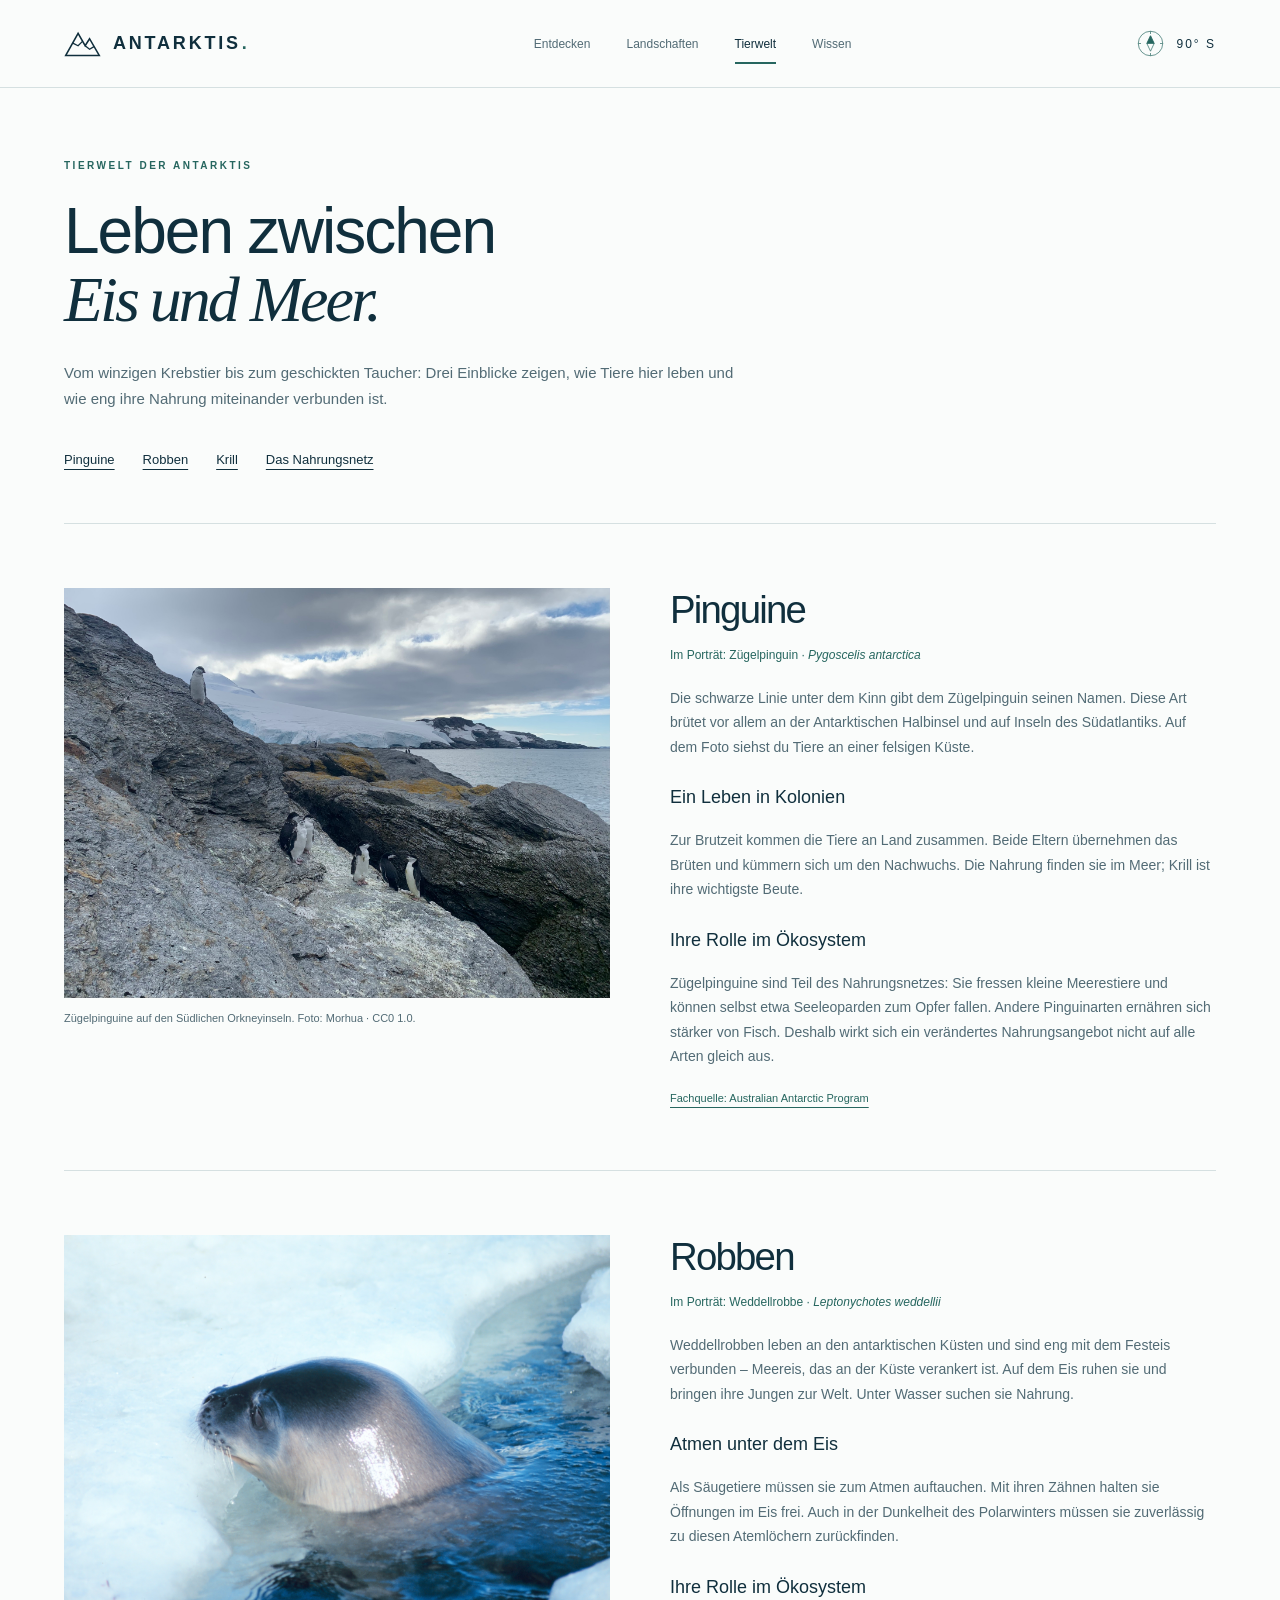
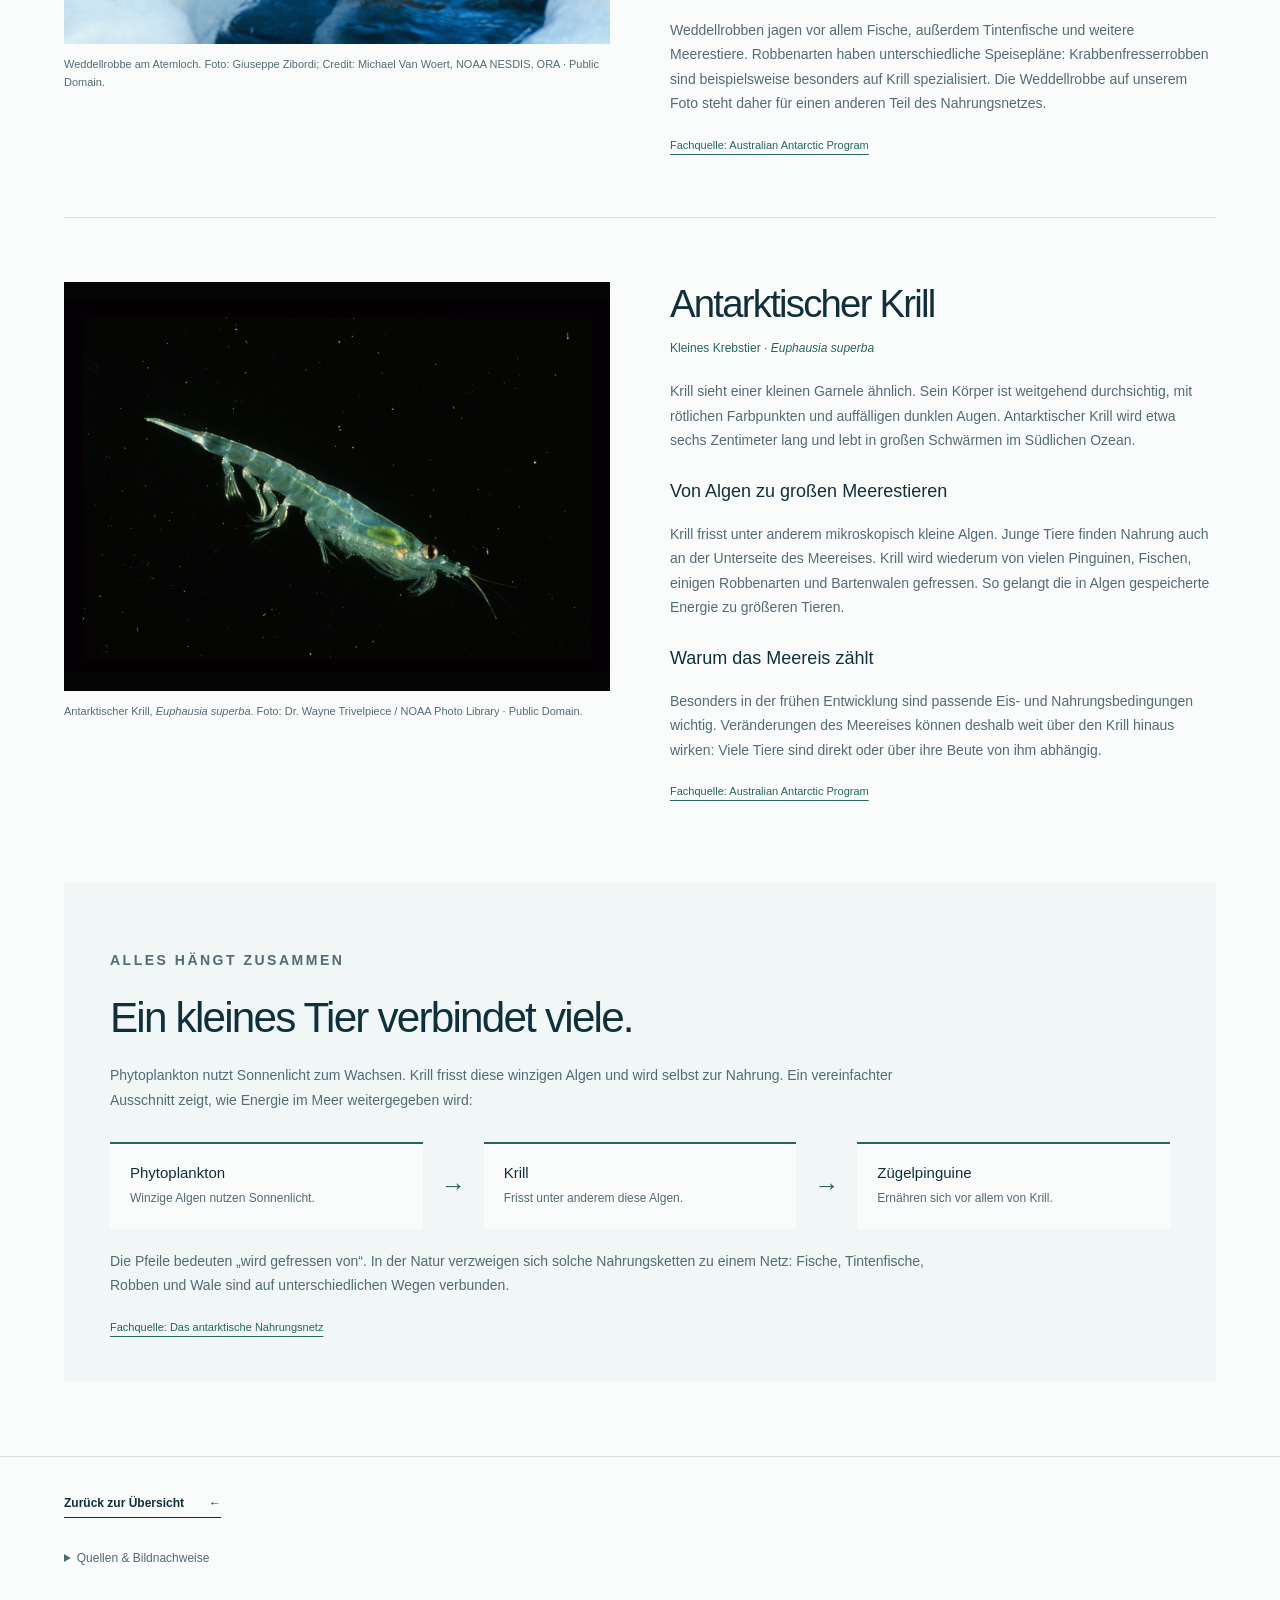
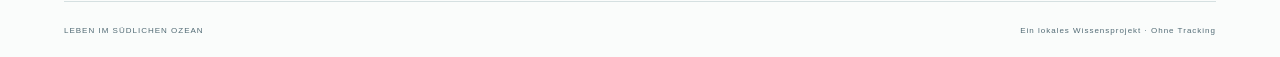
==== tierwelt.html @ 87d4a417 "Antarktis-Website mit lokalen Bildern und Tierwelt-Wissensseite erstellen Erste vollständige Version" ====
<!DOCTYPE html>
<html lang="de">
<head>
  <meta charset="UTF-8">
  <meta name="viewport" content="width=device-width, initial-scale=1.0">
  <meta name="description" content="Pinguine, Robben und antarktischer Krill: Lerne ihre Lebensweise und ihre Rolle im Nahrungsnetz des Südlichen Ozeans kennen.">
  <meta name="theme-color" content="#102f3d">
  <title>Tierwelt der Antarktis — Leben zwischen Eis und Meer</title>
  <link rel="icon" href="frontend/favicon.svg" type="image/svg+xml">
  <link rel="stylesheet" href="styles.css">
  <script src="scripts.js" defer></script>
</head>
<body>
  <a class="skip-link" href="#inhalt">Zum Inhalt springen</a>
  <!-- Die Hauptnavigation führt zurück zu den Bereichen der Startseite. -->
  <header class="site-header">
    <a class="brand" href="index.html#start" aria-label="Antarktis – Startseite">
      <svg class="brand-icon" viewBox="0 0 42 32" fill="none" aria-hidden="true">
        <path d="M2 29 16 4l8 14 5-8 11 19H2Z" stroke="currentColor" stroke-width="1.8"/>
        <path d="m10 15 6 3 5-5M24 18l5 4 5-3" stroke="currentColor" stroke-width="1.5"/>
      </svg>
      ANTARKTIS<span class="brand-dot">.</span>
    </a>
    <button class="menu-toggle" type="button" aria-expanded="false" aria-controls="main-navigation" hidden>
      Menü <span aria-hidden="true">☰</span>
    </button>
    <nav id="main-navigation" class="navigation" aria-label="Hauptnavigation">
      <a href="index.html#start">Entdecken</a>
      <a href="index.html#landschaften">Landschaften</a>
      <a href="tierwelt.html" aria-current="page">Tierwelt</a>
      <a href="index.html#wissen">Wissen</a>
    </nav>
    <span class="header-coordinate" aria-label="Südpol: 90 Grad südlicher Breite">
      <svg class="compass-icon" viewBox="0 0 64 64" aria-hidden="true" focusable="false">
        <circle cx="32" cy="32" r="27"/>
        <path d="M32 5v6m27 21h-6M32 59v-6M5 32h6M32 15l8 17-8 17-8-17Z"/>
        <path class="compass-needle" d="m32 15 8 17H24Z"/>
      </svg>
      90° S
    </span>
  </header>

  <main id="inhalt" class="page-width">
    <section class="wildlife-intro" aria-labelledby="wildlife-page-title">
      <p class="eyebrow section-label">TIERWELT DER ANTARKTIS</p>
      <h1 id="wildlife-page-title">Leben zwischen<br><em>Eis und Meer.</em></h1>
      <p>Vom winzigen Krebstier bis zum geschickten Taucher: Drei Einblicke zeigen, wie Tiere hier leben und wie eng ihre Nahrung miteinander verbunden ist.</p>
      <nav class="species-navigation" aria-label="Abschnitte der Tierwelt">
        <a href="#pinguine">Pinguine</a>
        <a href="#robben">Robben</a>
        <a href="#krill">Krill</a>
        <a href="#oekosystem">Das Nahrungsnetz</a>
      </nav>
    </section>

    <!-- Stabile IDs sind die Ziele der Bildlinks auf der Startseite. -->
    <section class="species-section" id="pinguine" aria-labelledby="penguins-title">
      <figure class="species-photo">
        <img src="frontend/bilder_tiere/pinguine.jpg" alt="Zügelpinguine auf der Felsküste von Coronation Island" width="3735" height="2801">
        <figcaption>Zügelpinguine auf den Südlichen Orkneyinseln. Foto: Morhua · CC0 1.0.</figcaption>
      </figure>
      <div class="species-copy">
        <h2 id="penguins-title">Pinguine</h2>
        <p class="species-name">Im Porträt: Zügelpinguin · <i>Pygoscelis antarctica</i></p>
        <p>Die schwarze Linie unter dem Kinn gibt dem Zügelpinguin seinen Namen. Diese Art brütet vor allem an der Antarktischen Halbinsel und auf Inseln des Südatlantiks. Auf dem Foto siehst du Tiere an einer felsigen Küste.</p>
        <h3>Ein Leben in Kolonien</h3>
        <p>Zur Brutzeit kommen die Tiere an Land zusammen. Beide Eltern übernehmen das Brüten und kümmern sich um den Nachwuchs. Die Nahrung finden sie im Meer; Krill ist ihre wichtigste Beute.</p>
        <h3>Ihre Rolle im Ökosystem</h3>
        <p>Zügelpinguine sind Teil des Nahrungsnetzes: Sie fressen kleine Meerestiere und können selbst etwa Seeleoparden zum Opfer fallen. Andere Pinguinarten ernähren sich stärker von Fisch. Deshalb wirkt sich ein verändertes Nahrungsangebot nicht auf alle Arten gleich aus.</p>
        <a class="species-source" href="https://www.antarctica.gov.au/about-antarctica/animals/penguins/chinstrap-penguin/">Fachquelle: Australian Antarctic Program</a>
      </div>
    </section>

    <section class="species-section" id="robben" aria-labelledby="seals-title">
      <figure class="species-photo">
        <img src="frontend/bilder_tiere/robbe.jpg" alt="Weddellrobbe schaut aus einem Atemloch im antarktischen Eis" width="1816" height="1196" loading="lazy">
        <figcaption>Weddellrobbe am Atemloch. Foto: Giuseppe Zibordi; Credit: Michael Van Woert, NOAA NESDIS, ORA · Public Domain.</figcaption>
      </figure>
      <div class="species-copy">
        <h2 id="seals-title">Robben</h2>
        <p class="species-name">Im Porträt: Weddellrobbe · <i>Leptonychotes weddellii</i></p>
        <p>Weddellrobben leben an den antarktischen Küsten und sind eng mit dem Festeis verbunden – Meereis, das an der Küste verankert ist. Auf dem Eis ruhen sie und bringen ihre Jungen zur Welt. Unter Wasser suchen sie Nahrung.</p>
        <h3>Atmen unter dem Eis</h3>
        <p>Als Säugetiere müssen sie zum Atmen auftauchen. Mit ihren Zähnen halten sie Öffnungen im Eis frei. Auch in der Dunkelheit des Polarwinters müssen sie zuverlässig zu diesen Atemlöchern zurückfinden.</p>
        <h3>Ihre Rolle im Ökosystem</h3>
        <p>Weddellrobben jagen vor allem Fische, außerdem Tintenfische und weitere Meerestiere. Robbenarten haben unterschiedliche Speisepläne: Krabbenfresserrobben sind beispielsweise besonders auf Krill spezialisiert. Die Weddellrobbe auf unserem Foto steht daher für einen anderen Teil des Nahrungsnetzes.</p>
        <a class="species-source" href="https://www.antarctica.gov.au/about-antarctica/animals/seals/weddell-seal/">Fachquelle: Australian Antarctic Program</a>
      </div>
    </section>

    <section class="species-section" id="krill" aria-labelledby="krill-title">
      <figure class="species-photo krill-image">
        <img src="frontend/bilder_tiere/krill.jpg" alt="Antarktischer Krill mit durchscheinendem Körper und großen dunklen Augen" width="4240" height="2893" loading="lazy">
        <figcaption>Antarktischer Krill, <i>Euphausia superba</i>. Foto: Dr. Wayne Trivelpiece / NOAA Photo Library · Public Domain.</figcaption>
      </figure>
      <div class="species-copy">
        <h2 id="krill-title">Antarktischer Krill</h2>
        <p class="species-name">Kleines Krebstier · <i>Euphausia superba</i></p>
        <p>Krill sieht einer kleinen Garnele ähnlich. Sein Körper ist weitgehend durchsichtig, mit rötlichen Farbpunkten und auffälligen dunklen Augen. Antarktischer Krill wird etwa sechs Zentimeter lang und lebt in großen Schwärmen im Südlichen Ozean.</p>
        <h3>Von Algen zu großen Meerestieren</h3>
        <p>Krill frisst unter anderem mikroskopisch kleine Algen. Junge Tiere finden Nahrung auch an der Unterseite des Meereises. Krill wird wiederum von vielen Pinguinen, Fischen, einigen Robbenarten und Bartenwalen gefressen. So gelangt die in Algen gespeicherte Energie zu größeren Tieren.</p>
        <h3>Warum das Meereis zählt</h3>
        <p>Besonders in der frühen Entwicklung sind passende Eis- und Nahrungsbedingungen wichtig. Veränderungen des Meereises können deshalb weit über den Krill hinaus wirken: Viele Tiere sind direkt oder über ihre Beute von ihm abhängig.</p>
        <a class="species-source" href="https://www.antarctica.gov.au/about-antarctica/animals/krill/">Fachquelle: Australian Antarctic Program</a>
      </div>
    </section>

    <section class="ecosystem" id="oekosystem" aria-labelledby="ecosystem-title">
      <p class="eyebrow section-label">ALLES HÄNGT ZUSAMMEN</p>
      <h2 id="ecosystem-title">Ein kleines Tier verbindet viele.</h2>
      <p>Phytoplankton nutzt Sonnenlicht zum Wachsen. Krill frisst diese winzigen Algen und wird selbst zur Nahrung. Ein vereinfachter Ausschnitt zeigt, wie Energie im Meer weitergegeben wird:</p>
      <div class="food-chain" role="group" aria-label="Beispiel einer Nahrungskette: Phytoplankton wird von Krill gefressen; Krill wird von Zügelpinguinen gefressen.">
        <div><strong>Phytoplankton</strong><small>Winzige Algen nutzen Sonnenlicht.</small></div>
        <span aria-hidden="true">→</span>
        <div><strong>Krill</strong><small>Frisst unter anderem diese Algen.</small></div>
        <span aria-hidden="true">→</span>
        <div><strong>Zügelpinguine</strong><small>Ernähren sich vor allem von Krill.</small></div>
      </div>
      <p>Die Pfeile bedeuten „wird gefressen von“. In der Natur verzweigen sich solche Nahrungsketten zu einem Netz: Fische, Tintenfische, Robben und Wale sind auf unterschiedlichen Wegen verbunden.</p>
      <a class="species-source" href="https://www.antarctica.gov.au/about-antarctica/animals/food-web/">Fachquelle: Das antarktische Nahrungsnetz</a>
    </section>
  </main>

  <footer class="site-footer">
    <div class="page-width">
      <a class="text-link" href="index.html#tierwelt">Zurück zur Übersicht <span aria-hidden="true">←</span></a>
      <details class="sources" id="quellen">
        <summary>Quellen & Bildnachweise</summary>
        <p>Alle Inhalte und Bilder sind lokal verfügbar. Externe Fachquellen benötigen eine Internetverbindung.</p>
        <ul>
          <li><a href="https://www.antarctica.gov.au/about-antarctica/animals/penguins/">Australian Antarctic Program – Pinguine und ihre Nahrung</a></li>
          <li><a href="https://www.antarctica.gov.au/about-antarctica/animals/seals/crabeater-seal/">Australian Antarctic Program – Krabbenfresserrobbe</a></li>
          <li><a href="docs/BILDQUELLEN.md">Vollständige lokale Bildnachweise und Lizenzlinks</a></li>
        </ul>
      </details>
      <div class="footer-bottom"><span>LEBEN IM SÜDLICHEN OZEAN</span><span>Ein lokales Wissensprojekt · Ohne Tracking</span></div>
    </div>
  </footer>
</body>
</html>
---- styles.css ----
/* 01 — Designsystem: Farben, Abstände und Schriften zentral anpassen. */
:root {
  --ink: #102f3d;
  --muted: #526b75;
  --ice: #f1f6f6;
  --paper: #fafcfb;
  --teal: #26665f;
  --mint: #c4e4df;
  --line: #d5e0e1;
  --page: 1264px;
  --gutter: clamp(22px, 5vw, 80px);
  --header-height: 88px;
}
* { box-sizing: border-box; }
html { scroll-behavior: smooth; scroll-padding-top: calc(var(--header-height) + 24px); }
body { margin: 0; background: var(--paper); color: var(--ink); font-family: Arial, Helvetica, sans-serif; -webkit-font-smoothing: antialiased; }
button, a, summary { -webkit-tap-highlight-color: transparent; }
button { font: inherit; }
a { color: inherit; text-underline-offset: 5px; }
button, summary { cursor: pointer; }
img { display: block; max-width: 100%; object-fit: cover; }
svg { display: block; }
h1, h2, h3, p { margin: 0; }
p { line-height: 1.75; }
h2 { font-size: clamp(32px, 3.3vw, 48px); line-height: 1.16; font-weight: 500; letter-spacing: -1.8px; }
h3 { font-weight: 500; }
[hidden] { display: none !important; }
:focus-visible { outline: 3px solid #33867b; outline-offset: 6px; }
.page-width { width: min(var(--page), calc(100% - var(--gutter) * 2)); margin-inline: auto; }
.section-space { padding-block: 96px; }
.eyebrow { font-size: 10px; font-weight: 600; letter-spacing: 2.5px; line-height: 1.6; }
.section-label { color: var(--teal); margin-bottom: 23px; }
.sr-only { position: absolute; width: 1px; height: 1px; padding: 0; overflow: hidden; clip-path: inset(50%); white-space: nowrap; }
.skip-link { position: fixed; left: 20px; top: -100px; background: white; color: var(--ink); padding: 15px; z-index: 100; }
.skip-link:focus { top: 12px; }

/* 02 — Navigation. Der mobile Zustand wird über aria-expanded gesteuert. */
.site-header { height: var(--header-height); padding-inline: var(--gutter); display: flex; align-items: center; justify-content: space-between; gap: 30px; position: sticky; top: 0; z-index: 20; background: var(--paper); border-bottom: 1px solid var(--line); }
.brand { display: inline-flex; gap: 12px; align-items: center; font-size: 18px; font-weight: 700; letter-spacing: 2.8px; text-decoration: none; white-space: nowrap; }
.brand-icon { width: 37px; height: 32px; }
.brand-dot { color: var(--teal); margin-left: -11px; }
.navigation { display: flex; align-items: center; gap: 36px; height: 100%; }
.navigation a { display: flex; align-items: center; height: 100%; position: relative; font-size: 12px; color: var(--muted); text-decoration: none; }
.navigation a::after { content: ''; position: absolute; left: 0; right: 0; bottom: 23px; height: 2px; background: var(--teal); transform: scaleX(0); transition: transform .2s; }
.navigation a:hover, .navigation a[aria-current] { color: var(--ink); }
.navigation a:hover::after, .navigation a[aria-current]::after { transform: scaleX(1); }
.header-coordinate { font-size: 12px; letter-spacing: 2px; display: flex; gap: 12px; align-items: center; white-space: nowrap; }
.compass-icon { width: 29px; height: 29px; color: var(--teal); }
.compass-icon, .compass-rose { fill: none; stroke: currentColor; stroke-width: 1.5; }
.compass-needle { fill: currentColor; }
.menu-toggle { display: none; }

/* 03 — Titelbild: eigene Bildebene für verständliche Alternativtexte. */
.hero { min-height: 680px; height: min(780px, calc(100svh - var(--header-height))); position: relative; color: white; background: #2b4a5a; display: flex; flex-direction: column; justify-content: center; }
.hero-image, .hero-shade { position: absolute; inset: 0; width: 100%; height: 100%; }
.hero-image { object-position: center 55%; }
.hero-shade { background: linear-gradient(90deg, rgba(8,30,43,.73), rgba(8,30,43,.22) 80%), linear-gradient(0deg, rgba(8,30,43,.60), transparent 36%); }
.hero-content { position: relative; padding-bottom: 45px; }
.hero .eyebrow { display: flex; align-items: center; gap: 15px; color: #e0efee; margin-bottom: 29px; }
.tiny-line { height: 1px; width: 30px; background: var(--mint); }
h1 { font-size: clamp(48px, 5.6vw, 82px); line-height: 1.07; letter-spacing: -3.7px; font-weight: 500; }
h1 em { font-family: Georgia, 'Times New Roman', serif; font-weight: 400; letter-spacing: -3px; }
.hero-description { font-size: 15px; margin-top: 26px; color: #e6eeee; }
.button { display: inline-flex; align-items: center; justify-content: space-between; gap: 38px; padding: 18px 24px; font-size: 12px; font-weight: 600; text-decoration: none; transition: background .2s, transform .2s; }
.button-light { color: var(--ink); background: var(--paper); margin-top: 34px; }
.button-light:hover { background: var(--mint); transform: translateY(-2px); }
.button span { font-size: 20px; }
.hero-bottom { position: absolute; bottom: 29px; left: 0; right: 0; display: flex; justify-content: space-between; align-items: center; border-top: 1px solid #ffffff40; padding-top: 23px; font-size: 9px; letter-spacing: 1.8px; }
.hero-bottom > span:first-child { display: flex; align-items: center; gap: 9px; }
.status-dot { width: 5px; height: 5px; border-radius: 50%; background: var(--mint); }
.hero-bottom a { text-decoration: none; letter-spacing: .4px; font-size: 11px; }
.hero-bottom a span { padding-left: 18px; }

/* 04 — Editoriale Inhaltsbereiche und Landschaften. */
.intro { padding-block: 90px 64px; display: grid; grid-template-columns: 1fr 1fr; gap: 54px 90px; }
.intro-detail { padding-top: 32px; color: var(--muted); font-size: 14px; max-width: 480px; }
.intro-detail p + p { margin-top: 13px; }
.facts { grid-column: 1 / -1; display: grid; grid-template-columns: repeat(4, 1fr); border-top: 1px solid var(--line); margin: 0; padding-top: 34px; }
.facts > div { padding: 4px 28px; border-left: 1px solid var(--line); display: flex; flex-direction: column-reverse; justify-content: flex-end; gap: 12px; }
.facts > div:first-child { padding-left: 0; border: 0; }
.facts dt { font-size: 11px; color: var(--muted); }
.facts dd { margin: 0; font-size: 38px; font-weight: 400; letter-spacing: -1.5px; }
.facts dd span { font-size: 14px; letter-spacing: 0; margin-left: 6px; color: var(--muted); }
.facts .fact-note dd { font-size: 18px; letter-spacing: -.4px; line-height: 1.4; }
.landscapes { background: var(--ice); }
.section-heading { display: flex; align-items: flex-end; justify-content: space-between; gap: 40px; margin-bottom: 39px; }
.section-heading > p { font-size: 12px; color: var(--muted); padding-bottom: 3px; }
.landscape-grid { display: grid; grid-template-columns: 1.65fr 1fr; gap: 25px; }
.landscape-feature { position: relative; min-height: 460px; overflow: hidden; background: #244a60; color: white; }
.landscape-feature::after { content: ''; position: absolute; inset: 0; background: linear-gradient(0deg, #0c283bec, #102f3d00 90%); }
.landscape-feature > img { width: 100%; height: 100%; position: absolute; inset: 0; }
.image-caption { position: absolute; z-index: 1; left: 36px; right: 36px; bottom: 34px; }
.image-caption .eyebrow { color: #c5e3e3; }
.image-caption h3 { font-size: 30px; letter-spacing: -.8px; margin-top: 13px; }
.image-caption p { font-size: 12px; color: #e6eeee; max-width: 440px; margin-top: 12px; }
.landscape-note { padding: 36px; background: #e0ecea; position: relative; display: flex; flex-direction: column; align-items: flex-start; }
.line-art { font-family: Georgia, serif; font-size: 64px; line-height: 1; color: #497d78; margin-bottom: 30px; }
.landscape-note .eyebrow { color: var(--teal); }
.landscape-note h3 { font-size: 29px; letter-spacing: -.7px; line-height: 1.2; margin-top: 16px; }
.landscape-note > p:not(.eyebrow) { font-size: 12px; color: #415e63; margin-top: 19px; }
.text-link { display: inline-flex; align-items: center; justify-content: space-between; gap: 25px; font-size: 12px; font-weight: 600; padding-bottom: 7px; border-bottom: 1px solid currentColor; text-decoration: none; }
.text-link:hover { color: var(--teal); }
.landscape-note .text-link { margin-block: 25px 35px; }
.note-coordinate { font-size: 8px; letter-spacing: 2px; color: var(--muted); margin-top: auto; }

/* 05 — Tierfilter: hidden entfernt Karten auch aus dem Accessibility-Baum. */
.animal-filters { display: flex; gap: 8px; margin-bottom: 30px; }
.animal-filters button { border: 1px solid var(--line); color: var(--muted); background: transparent; border-radius: 30px; padding: 11px 21px; font-size: 11px; min-height: 44px; }
.animal-filters button[aria-pressed="true"] { background: var(--ink); color: white; border-color: var(--ink); }
.animal-filters button:hover { border-color: var(--ink); }
.animal-grid { display: grid; grid-template-columns: repeat(3, minmax(0, 1fr)); gap: 30px; }
.animal-card-link { display: block; height: 100%; text-decoration: none; }
.animal-card-link:hover h3, .animal-card-link:focus-visible h3 { color: var(--teal); }
.animal-card-link:focus-visible { outline-offset: 8px; }
.animal-image-wrap { position: relative; overflow: hidden; background: var(--ice); }
.animal-image-wrap img { width: 100%; height: 255px; transition: transform .5s; }
.animal-card:hover img { transform: scale(1.025); }
.image-tag { position: absolute; bottom: 18px; left: 20px; padding: 9px 12px; background: var(--paper); color: var(--ink); font-size: 8px; letter-spacing: 1.4px; }
.animal-description { padding-top: 23px; }
.animal-description h3 { display: flex; justify-content: space-between; gap: 12px; font-size: 24px; letter-spacing: -.5px; }
.animal-description h3 span { font-size: 20px; color: var(--teal); }
.animal-description p { font-size: 12px; color: var(--muted); margin-top: 13px; max-width: 460px; }

/* 06 — Native Details bleiben ohne Skript per Tastatur bedienbar. */
.knowledge { background: var(--ink); color: var(--paper); }
.knowledge-grid { display: grid; grid-template-columns: 1fr 1.4fr; gap: 100px; }
.knowledge .section-label { color: var(--mint); }
.knowledge-intro { font-size: 13px; color: #b4c9ce; margin-top: 25px; }
.questions details { border-top: 1px solid #3d5763; padding-block: 24px; }
.questions details:last-child { border-bottom: 1px solid #3d5763; }
.questions summary { list-style: none; font-size: 14px; line-height: 1.6; padding-right: 30px; position: relative; }
.questions summary::-webkit-details-marker { display: none; }
.questions summary::after { content: '+'; position: absolute; right: 2px; font-size: 22px; top: -5px; color: var(--mint); }
.questions details[open] summary::after { content: '−'; }
.questions details p { font-size: 12px; color: #c0d0d5; padding-top: 17px; }

/* Orientierung und Ortsvergleich bleiben auch mobil vollständig sichtbar. */
.polar-guide { grid-column: 1 / -1; min-width: 0; padding-top: 45px; border-top: 1px solid #3d5763; }
.polar-explanation { display: grid; grid-template-columns: 112px minmax(0, 1fr); gap: 32px; align-items: start; max-width: 890px; }
.compass-rose { width: 112px; height: 112px; color: var(--mint); }
.compass-inner-ring { opacity: .35; }
.compass-rose text { fill: currentColor; stroke: none; font-size: 13px; text-anchor: middle; }
.polar-explanation h3 { font-size: 27px; letter-spacing: -.5px; margin-bottom: 17px; }
.polar-explanation p { font-size: 13px; color: #c0d0d5; }
.polar-explanation p + p { margin-top: 12px; }
.polar-explanation strong { color: var(--paper); font-weight: 500; }
.polar-comparison { width: 100%; border-collapse: collapse; margin-top: 38px; text-align: left; font-size: 13px; line-height: 1.65; }
.polar-comparison caption { text-align: left; font-size: 20px; padding-bottom: 23px; }
.polar-comparison caption span { display: block; color: #b4c9ce; font-size: 11px; margin-top: 5px; }
.polar-comparison th, .polar-comparison td { padding: 17px 20px 17px 0; border-bottom: 1px solid #3d5763; vertical-align: top; }
.polar-comparison thead th { color: var(--mint); font-size: 11px; font-weight: 400; padding-top: 0; }
.polar-comparison tbody th { width: 23%; font-weight: 500; }
.polar-comparison tbody th span { display: block; color: #b4c9ce; font-size: 11px; font-weight: 400; }
.polar-comparison td:nth-child(2) { width: 15%; white-space: nowrap; color: var(--mint); }
.polar-comparison td:last-child { color: #c0d0d5; padding-right: 0; }
.polar-context { font-size: 12px; color: #b4c9ce; margin-top: 20px; max-width: 750px; }
.closing { text-align: center; padding-block: 100px; }
.closing h2 { font-family: Georgia, 'Times New Roman', serif; font-size: clamp(38px, 4vw, 56px); letter-spacing: -1.8px; }
.closing > p:not(.eyebrow) { color: var(--muted); font-size: 13px; margin-top: 25px; }
.closing .text-link { margin-top: 28px; }
.site-footer { border-top: 1px solid var(--line); padding-block: 36px 22px; }
.footer-top { display: flex; align-items: center; justify-content: space-between; gap: 24px; }
.footer-top .brand { font-size: 14px; }
.footer-top p, .footer-top > a:last-child { font-size: 10px; color: var(--muted); }
.footer-bottom { display: flex; justify-content: space-between; gap: 20px; padding-top: 24px; margin-top: 29px; border-top: 1px solid var(--line); color: var(--muted); font-size: 8px; letter-spacing: 1px; }
.sources { margin-top: 26px; font-size: 12px; color: var(--muted); }
.sources summary { width: fit-content; padding: 7px 0; }
.sources p { margin-top: 15px; }
.sources ul { padding-left: 20px; line-height: 2; }

/* Tierwelt-Unterseite: gemeinsam genutztes CSS, statische Abschnitte statt Pop-ups. */
.wildlife-intro { padding-block: 70px 46px; }
.wildlife-intro h1 { font-size: clamp(40px, 5vw, 68px); letter-spacing: -2px; max-width: 900px; }
.wildlife-intro > p:not(.eyebrow) { color: var(--muted); max-width: 680px; font-size: 15px; margin-top: 25px; }
.species-navigation { display: flex; flex-wrap: wrap; gap: 14px 28px; margin-top: 30px; }
.species-navigation a { font-size: 13px; padding-block: 10px; }
.species-section { display: grid; grid-template-columns: minmax(0, 1fr) minmax(0, 1fr); gap: 60px; padding-block: 64px; border-top: 1px solid var(--line); }
.species-photo { margin: 0; }
.species-photo img { width: 100%; height: auto; aspect-ratio: 4 / 3; }
.krill-image img { object-fit: contain; background: #050505; }
.species-photo figcaption { margin-top: 12px; font-size: 11px; line-height: 1.6; color: var(--muted); }
.species-copy h2 { font-size: clamp(30px, 3vw, 42px); }
.species-name { margin-top: 12px; color: var(--teal); font-size: 12px; }
.species-copy > p:not(.species-name) { font-size: 14px; color: var(--muted); margin-top: 20px; }
.species-copy h3 { font-size: 18px; margin-top: 28px; }
.species-copy > h3 + p { margin-top: 9px; }
.species-source { font-size: 11px; display: inline-block; margin-top: 23px; color: var(--teal); }
.ecosystem { margin-block: 20px 75px; padding: 46px; background: var(--ice); }
.ecosystem > p { font-size: 14px; color: var(--muted); margin-top: 20px; max-width: 850px; }
.food-chain { display: flex; align-items: center; gap: 18px; margin-top: 30px; }
.food-chain > div { flex: 1; padding: 20px; background: var(--paper); border-top: 2px solid var(--teal); }
.food-chain strong { display: block; font-size: 15px; font-weight: 500; }
.food-chain small { display: block; font-size: 12px; line-height: 1.6; margin-top: 8px; color: var(--muted); }
.food-chain > span { color: var(--teal); font-size: 25px; }

/* 07 — Responsive Layout, ohne separate mobile Inhalte. */
@media (min-width: 1600px) { .site-header { padding-inline: max(var(--gutter), calc((100vw - var(--page)) / 2)); } }
@media (max-width: 1000px) {
  .header-coordinate { display: none; }
  .navigation { gap: 25px; }
  .hero { min-height: 620px; }
  .intro { gap: 45px; }
  .facts > div { padding-inline: 20px; }
  .facts dd { font-size: 30px; }
  .section-heading { align-items: flex-start; }
  .section-heading > p { max-width: 250px; }
  .landscape-grid { grid-template-columns: 1.25fr 1fr; }
  .landscape-note { padding: 28px; }
  .image-caption { left: 28px; right: 28px; }
  .animal-image-wrap img { height: 220px; }
  .species-section { gap: 32px; }
  .knowledge-grid { gap: 45px; }
}
@media (max-width: 760px) {
  :root { --header-height: 72px; }
  .site-header { gap: 16px; height: auto; min-height: var(--header-height); flex-wrap: wrap; padding-block: 18px; }
  .brand { font-size: 15px; gap: 10px; letter-spacing: 2px; }
  .brand-icon { width: 30px; height: 26px; }
  .brand-dot { margin-left: -9px; }
  .js .menu-toggle { display: inline-flex; align-items: center; gap: 12px; background: transparent; border: 1px solid var(--line); padding: 10px 12px; font-size: 11px; min-height: 44px; margin-block: -8px; color: var(--ink); }
  .navigation { width: 100%; height: auto; justify-content: space-between; gap: 12px; padding-block: 14px 4px; }
  .js .navigation { display: none; }
  .js .navigation.is-open { display: flex; }
  .navigation a { font-size: 11px; min-height: 36px; }
  .navigation a::after { bottom: 0; }
  .hero { min-height: 620px; height: calc(92svh - var(--header-height)); max-height: 780px; }
  h1 { font-size: clamp(43px, 8vw, 62px); letter-spacing: -2px; }
  h1 em { letter-spacing: -2px; }
  .hero .eyebrow { font-size: 8px; letter-spacing: 1.8px; gap: 10px; margin-bottom: 25px; }
  .tiny-line { width: 20px; }
  .hero-description { font-size: 13px; max-width: 350px; }
  .hero-content { padding-bottom: 30px; }
  .hero-bottom { font-size: 7px; letter-spacing: 1px; }
  .hero-bottom a { font-size: 10px; }
  .desktop-break { display: none; }
  .intro { padding-block: 60px; grid-template-columns: 1fr; gap: 26px; }
  .intro-detail { padding-top: 0; }
  .facts { grid-template-columns: 1fr 1fr; gap: 30px 0; margin-top: 12px; }
  .facts > div:nth-child(3) { border-left: 0; padding-left: 0; }
  .facts dt { font-size: 10px; }
  .facts .fact-note dd { font-size: 16px; }
  .section-space { padding-block: 60px; }
  .section-heading { display: block; }
  .section-heading > p { margin-top: 22px; max-width: 400px; }
  .landscape-grid { grid-template-columns: 1fr; }
  .landscape-feature { min-height: 400px; }
  .landscape-note { padding: 30px; }
  .line-art { margin-bottom: 20px; }
  .animal-grid { grid-template-columns: 1fr; gap: 40px; }
  .animal-filters { gap: 6px; flex-wrap: wrap; }
  .animal-filters button { padding-inline: 16px; }
  .animal-image-wrap img { height: auto; aspect-ratio: 4 / 3; }
  .wildlife-intro { padding-block: 45px 35px; }
  .species-section { grid-template-columns: 1fr; gap: 28px; padding-block: 40px; }
  .ecosystem { padding: 26px; margin-bottom: 50px; }
  .food-chain { flex-direction: column; align-items: stretch; gap: 12px; }
  .food-chain > span { align-self: center; transform: rotate(90deg); }
  .knowledge-grid { grid-template-columns: 1fr; gap: 40px; }
  .polar-guide { padding-top: 35px; }
  .polar-explanation { grid-template-columns: 1fr; gap: 22px; }
  .compass-rose { width: 82px; height: 82px; }
  .polar-explanation h3 { font-size: 25px; }
  .polar-comparison { font-size: 12px; }
  .polar-comparison th, .polar-comparison td { padding: 14px 10px 14px 0; overflow-wrap: anywhere; }
  .polar-comparison tbody th { width: 28%; }
  .polar-comparison td:nth-child(2) { width: 19%; }
  .questions summary { font-size: 13px; }
  .closing { padding-block: 70px; }
  .footer-top { flex-wrap: wrap; }
  .footer-top p { width: 100%; order: 3; }
  .footer-bottom { flex-wrap: wrap; font-size: 7px; gap: 14px; }
}
@media (prefers-reduced-motion: reduce) {
  html { scroll-behavior: auto; }
  *, *::before, *::after { transition: none !important; animation: none !important; }
}
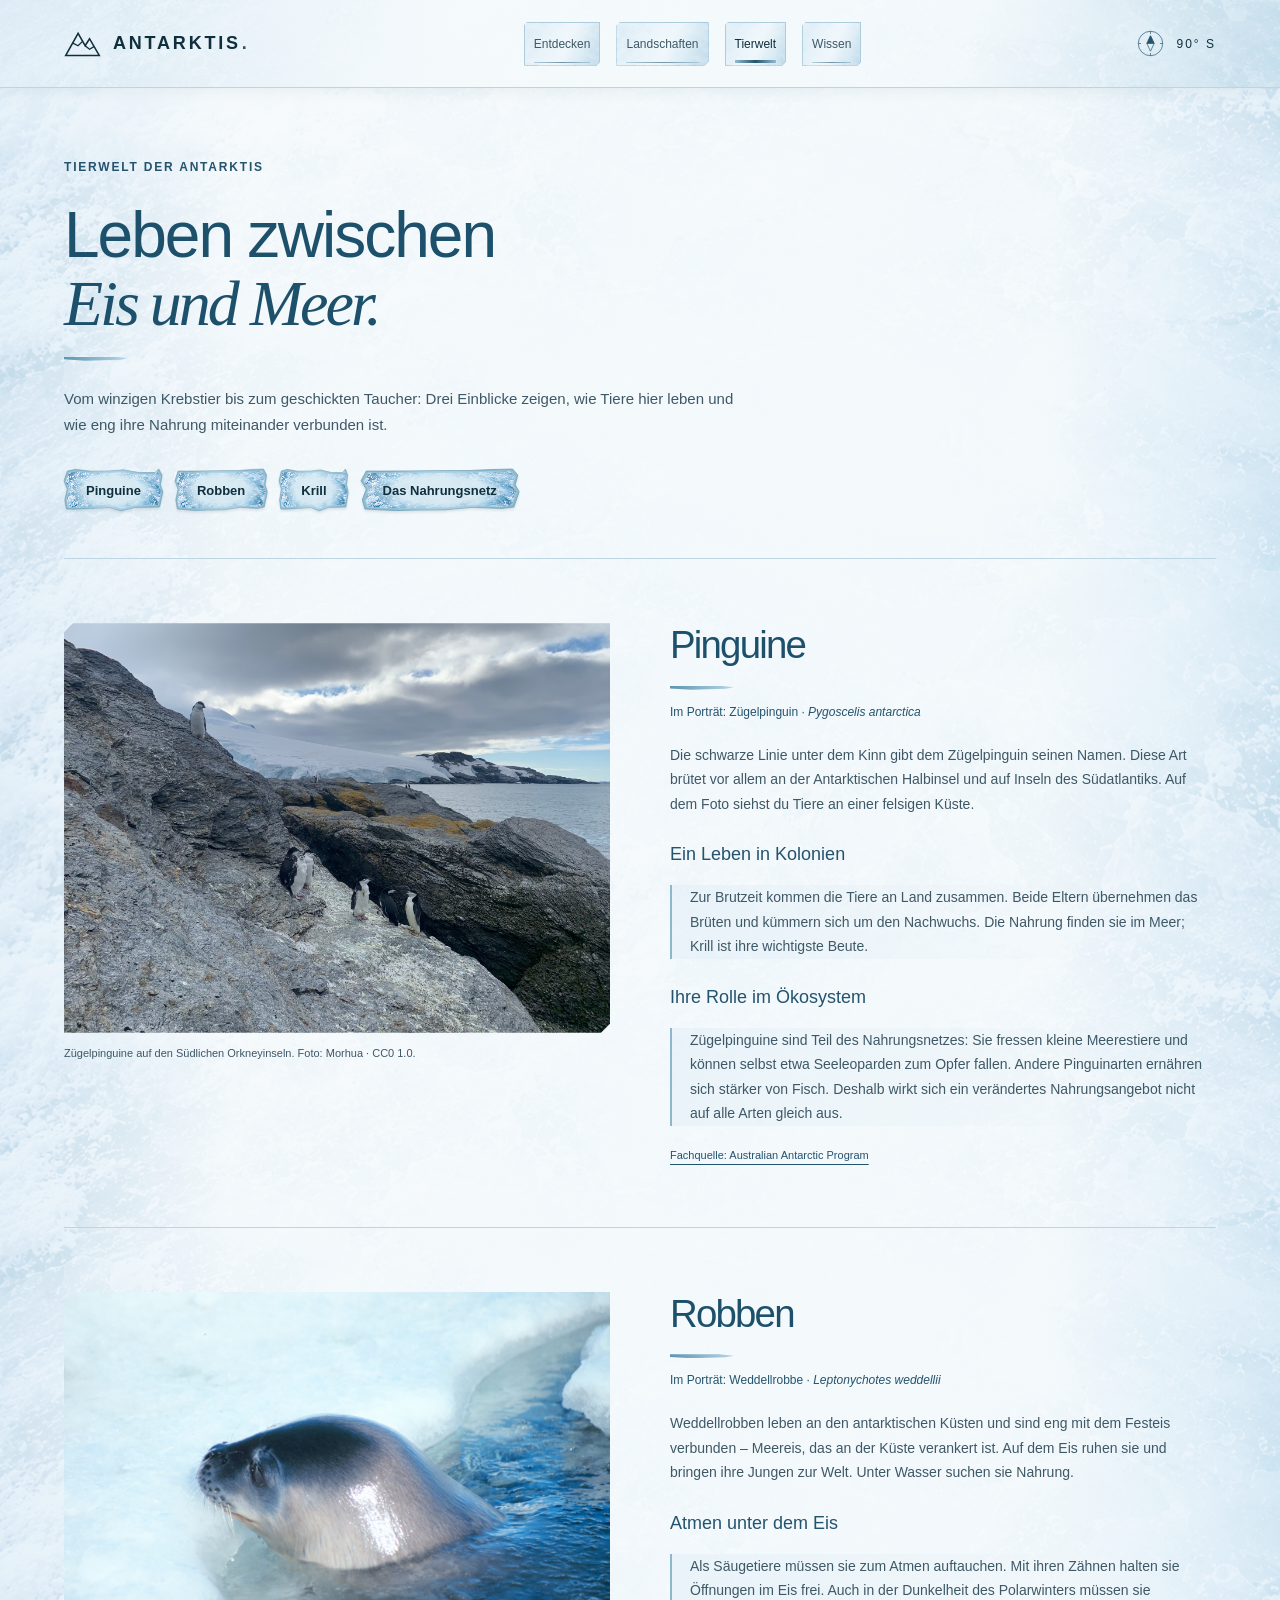
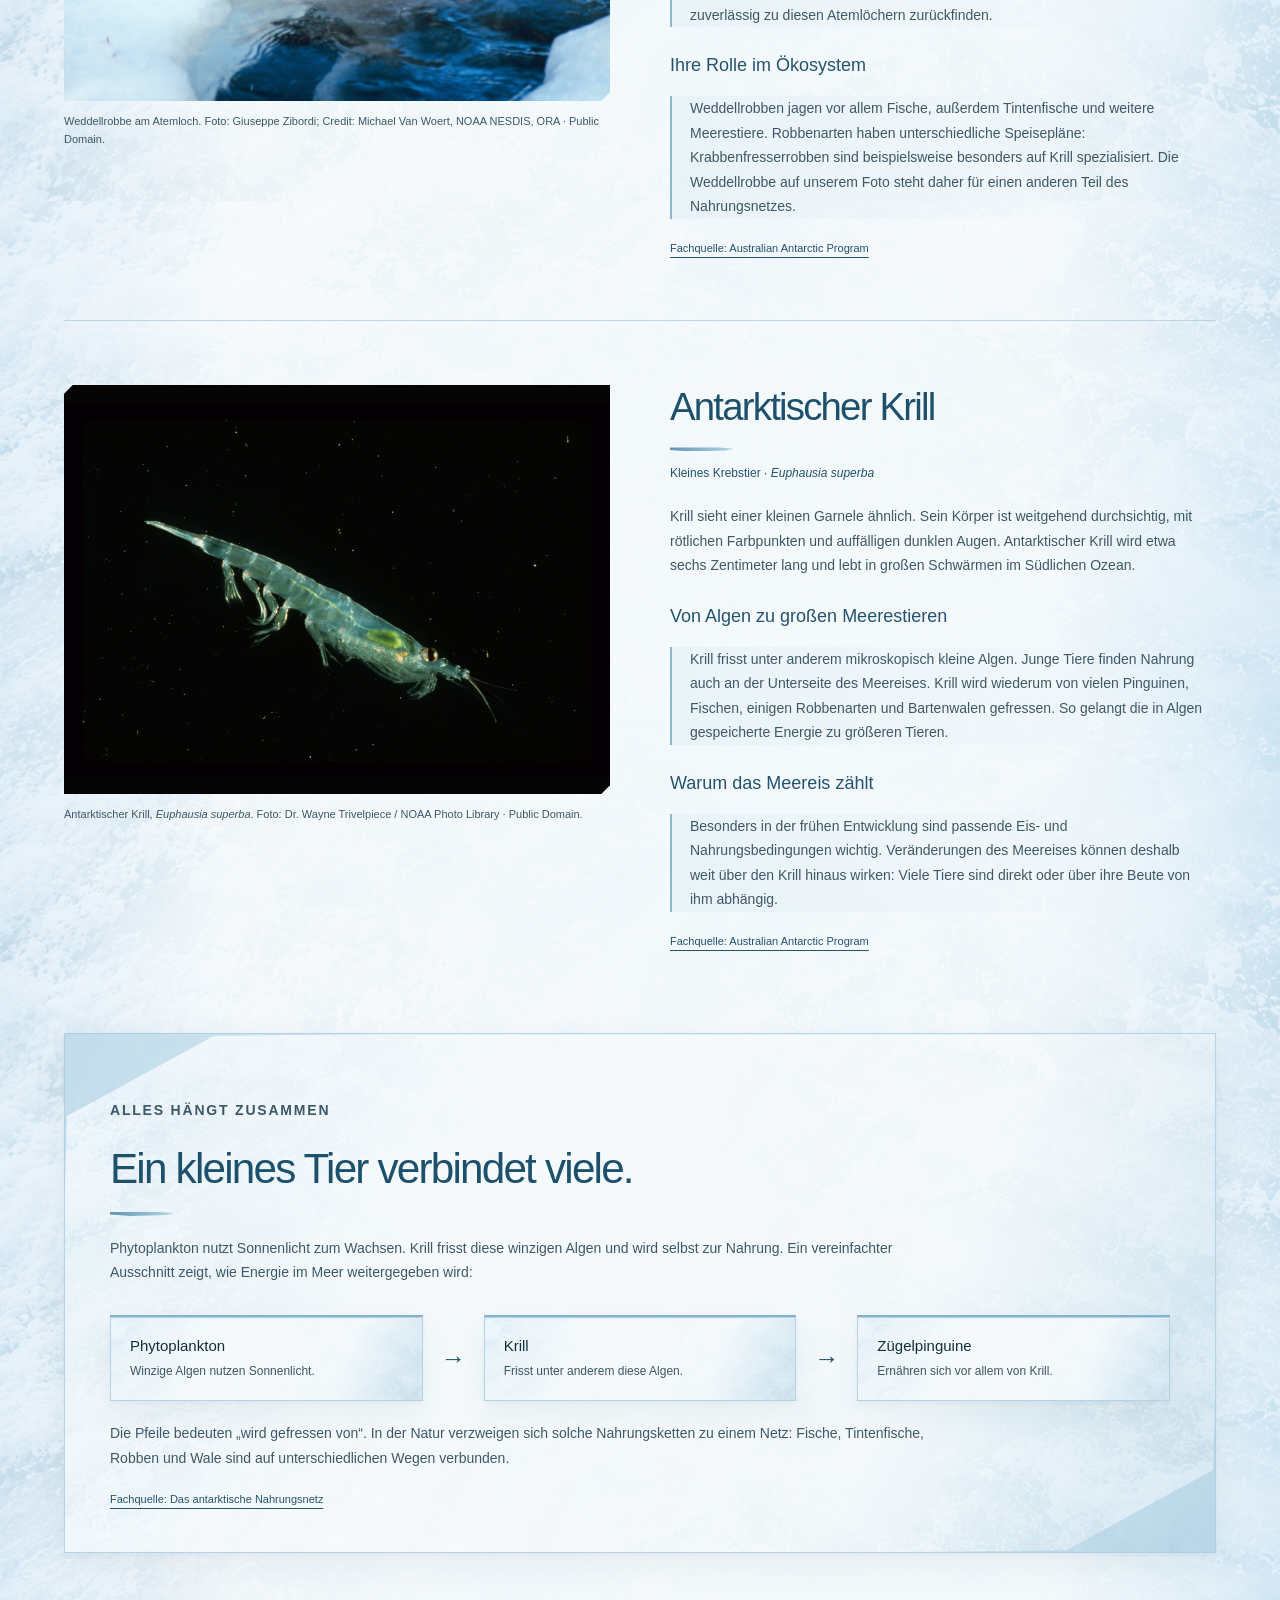
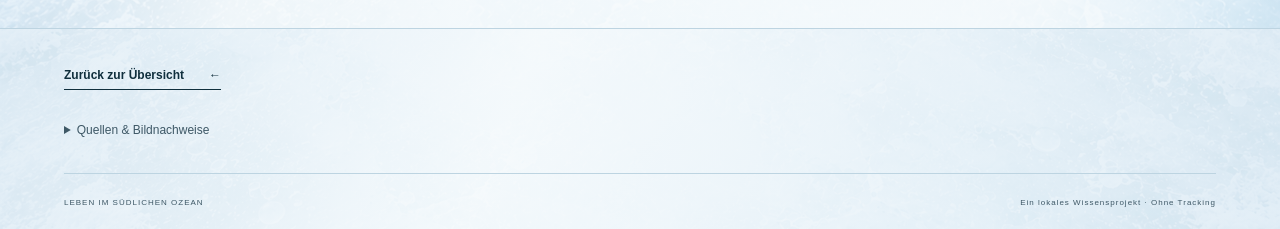
==== commit 533de1bd: "Eisdesign für Navigation, Überschriften und Infobereiche vereinheitlicht - Hintergründe, Karten und " ====
--- a/tierwelt.html
+++ b/tierwelt.html
@@ -21,7 +21,7 @@
       </svg>
       ANTARKTIS<span class="brand-dot">.</span>
     </a>
-    <button class="menu-toggle" type="button" aria-expanded="false" aria-controls="main-navigation" hidden>
+    <button class="menu-toggle ice-button" type="button" aria-expanded="false" aria-controls="main-navigation" hidden>
       Menü <span aria-hidden="true">☰</span>
     </button>
     <nav id="main-navigation" class="navigation" aria-label="Hauptnavigation">
@@ -46,10 +46,10 @@
       <h1 id="wildlife-page-title">Leben zwischen<br><em>Eis und Meer.</em></h1>
       <p>Vom winzigen Krebstier bis zum geschickten Taucher: Drei Einblicke zeigen, wie Tiere hier leben und wie eng ihre Nahrung miteinander verbunden ist.</p>
       <nav class="species-navigation" aria-label="Abschnitte der Tierwelt">
-        <a href="#pinguine">Pinguine</a>
-        <a href="#robben">Robben</a>
-        <a href="#krill">Krill</a>
-        <a href="#oekosystem">Das Nahrungsnetz</a>
+        <a class="ice-button" href="#pinguine">Pinguine</a>
+        <a class="ice-button" href="#robben">Robben</a>
+        <a class="ice-button" href="#krill">Krill</a>
+        <a class="ice-button" href="#oekosystem">Das Nahrungsnetz</a>
       </nav>
     </section>
 
--- a/styles.css
+++ b/styles.css
@@ -1,12 +1,15 @@
 /* 01 — Designsystem: Farben, Abstände und Schriften zentral anpassen. */
 :root {
   --ink: #102f3d;
-  --muted: #526b75;
-  --ice: #f1f6f6;
-  --paper: #fafcfb;
-  --teal: #26665f;
-  --mint: #c4e4df;
-  --line: #d5e0e1;
+  --muted: #3e5866;
+  --ice: #e7f1f7;
+  --paper: #f6fafc;
+  --teal: #24536e;
+  --mint: #bfdeee;
+  --line: #bdd4e1;
+  --ice-texture: url('frontend/bilder_landschaft/eisdecke.png');
+  --frost-shadow: 0 12px 32px #214b6510, 0 2px 5px #214b650b;
+  --frost-panel: linear-gradient(115deg, #edf6fbe8, #f6fafcfa 32%, #f6fafcf5 72%, #d5e8f2e6);
   --page: 1264px;
   --gutter: clamp(22px, 5vw, 80px);
   --header-height: 88px;
@@ -25,10 +28,10 @@
 h2 { font-size: clamp(32px, 3.3vw, 48px); line-height: 1.16; font-weight: 500; letter-spacing: -1.8px; }
 h3 { font-weight: 500; }
 [hidden] { display: none !important; }
-:focus-visible { outline: 3px solid #33867b; outline-offset: 6px; }
+:focus-visible { outline: 3px solid var(--teal); outline-offset: 6px; }
 .page-width { width: min(var(--page), calc(100% - var(--gutter) * 2)); margin-inline: auto; }
 .section-space { padding-block: 96px; }
-.eyebrow { font-size: 10px; font-weight: 600; letter-spacing: 2.5px; line-height: 1.6; }
+.eyebrow { font-size: 12px; font-weight: 700; letter-spacing: 1.8px; line-height: 1.65; }
 .section-label { color: var(--teal); margin-bottom: 23px; }
 .sr-only { position: absolute; width: 1px; height: 1px; padding: 0; overflow: hidden; clip-path: inset(50%); white-space: nowrap; }
 .skip-link { position: fixed; left: 20px; top: -100px; background: white; color: var(--ink); padding: 15px; z-index: 100; }
@@ -39,11 +42,16 @@
 .brand { display: inline-flex; gap: 12px; align-items: center; font-size: 18px; font-weight: 700; letter-spacing: 2.8px; text-decoration: none; white-space: nowrap; }
 .brand-icon { width: 37px; height: 32px; }
 .brand-dot { color: var(--teal); margin-left: -11px; }
-.navigation { display: flex; align-items: center; gap: 36px; height: 100%; }
-.navigation a { display: flex; align-items: center; height: 100%; position: relative; font-size: 12px; color: var(--muted); text-decoration: none; }
-.navigation a::after { content: ''; position: absolute; left: 0; right: 0; bottom: 23px; height: 2px; background: var(--teal); transform: scaleX(0); transition: transform .2s; }
-.navigation a:hover, .navigation a[aria-current] { color: var(--ink); }
-.navigation a:hover::after, .navigation a[aria-current]::after { transform: scaleX(1); }
+.navigation { display: flex; align-items: center; gap: 16px; height: 100%; }
+.navigation a { display: flex; align-items: center; justify-content: center; min-height: 44px; padding: 10px; position: relative; isolation: isolate; font-size: 12px; color: var(--muted); text-decoration: none; }
+/* Flache Eisflächen für Links; nur das Dekor wird an den Ecken beschnitten. */
+.navigation a::before { content: ''; position: absolute; inset: 0; z-index: -1; pointer-events: none; background: linear-gradient(115deg, #e3f0f8ed, #f3f9fcf5 55%, #c8e0edeb), var(--ice-texture) center / cover; box-shadow: inset 0 0 0 1px #adcddd; clip-path: polygon(4px 0, 100% 0, 100% calc(100% - 4px), calc(100% - 4px) 100%, 0 100%, 0 4px); transition: filter .2s, box-shadow .2s; }
+.navigation a::after { content: ''; position: absolute; left: 10px; right: 10px; bottom: 3px; height: 1px; pointer-events: none; background: linear-gradient(90deg, #91bbd0, var(--teal), #91bbd0); opacity: .6; transition: opacity .2s, box-shadow .2s; }
+.navigation a:is(:hover, :focus-visible, [aria-current]) { color: var(--ink); }
+.navigation a:is(:hover, :focus-visible)::before { filter: brightness(1.04); box-shadow: inset 0 0 0 1px #78adc9, inset 0 0 12px #c3e7f9; }
+.navigation a:is(:hover, :focus-visible, [aria-current])::after { opacity: 1; }
+.navigation a[aria-current]::after { height: 3px; }
+.navigation a:is(:hover, :focus-visible)::after { box-shadow: 0 0 7px #70b4d6a6; }
 .header-coordinate { font-size: 12px; letter-spacing: 2px; display: flex; gap: 12px; align-items: center; white-space: nowrap; }
 .compass-icon { width: 29px; height: 29px; color: var(--teal); }
 .compass-icon, .compass-rose { fill: none; stroke: currentColor; stroke-width: 1.5; }
@@ -56,14 +64,13 @@
 .hero-image { object-position: center 55%; }
 .hero-shade { background: linear-gradient(90deg, rgba(8,30,43,.73), rgba(8,30,43,.22) 80%), linear-gradient(0deg, rgba(8,30,43,.60), transparent 36%); }
 .hero-content { position: relative; padding-bottom: 45px; }
-.hero .eyebrow { display: flex; align-items: center; gap: 15px; color: #e0efee; margin-bottom: 29px; }
-.tiny-line { height: 1px; width: 30px; background: var(--mint); }
+.hero .eyebrow { display: flex; align-items: center; gap: 15px; width: fit-content; max-width: 100%; padding: 10px 14px; font-size: 13px; letter-spacing: 1.5px; color: #f1f8fc; background: linear-gradient(90deg, #102f3de6, #102f3dbf); margin-bottom: 29px; }
+.tiny-line { height: 2px; width: 30px; flex-shrink: 0; background: var(--mint); }
 h1 { font-size: clamp(48px, 5.6vw, 82px); line-height: 1.07; letter-spacing: -3.7px; font-weight: 500; }
 h1 em { font-family: Georgia, 'Times New Roman', serif; font-weight: 400; letter-spacing: -3px; }
 .hero-description { font-size: 15px; margin-top: 26px; color: #e6eeee; }
 .button { display: inline-flex; align-items: center; justify-content: space-between; gap: 38px; padding: 18px 24px; font-size: 12px; font-weight: 600; text-decoration: none; transition: background .2s, transform .2s; }
-.button-light { color: var(--ink); background: var(--paper); margin-top: 34px; }
-.button-light:hover { background: var(--mint); transform: translateY(-2px); }
+.button-light { color: var(--ink); background: transparent; margin-top: 34px; }
 .button span { font-size: 20px; }
 .hero-bottom { position: absolute; bottom: 29px; left: 0; right: 0; display: flex; justify-content: space-between; align-items: center; border-top: 1px solid #ffffff40; padding-top: 23px; font-size: 9px; letter-spacing: 1.8px; }
 .hero-bottom > span:first-child { display: flex; align-items: center; gap: 9px; }
@@ -84,7 +91,7 @@
 .facts .fact-note dd { font-size: 18px; letter-spacing: -.4px; line-height: 1.4; }
 .landscapes { background: var(--ice); }
 .section-heading { display: flex; align-items: flex-end; justify-content: space-between; gap: 40px; margin-bottom: 39px; }
-.section-heading > p { font-size: 12px; color: var(--muted); padding-bottom: 3px; }
+.section-heading > p { font-size: 15px; color: var(--ink); line-height: 1.7; max-width: 360px; padding: 4px 0 4px 16px; border-inline-start: 2px solid #91bbd0; }
 .landscape-grid { display: grid; grid-template-columns: 1.65fr 1fr; gap: 25px; }
 .landscape-feature { position: relative; min-height: 460px; overflow: hidden; background: #244a60; color: white; }
 .landscape-feature::after { content: ''; position: absolute; inset: 0; background: linear-gradient(0deg, #0c283bec, #102f3d00 90%); }
@@ -93,8 +100,8 @@
 .image-caption .eyebrow { color: #c5e3e3; }
 .image-caption h3 { font-size: 30px; letter-spacing: -.8px; margin-top: 13px; }
 .image-caption p { font-size: 12px; color: #e6eeee; max-width: 440px; margin-top: 12px; }
-.landscape-note { padding: 36px; background: #e0ecea; position: relative; display: flex; flex-direction: column; align-items: flex-start; }
-.line-art { font-family: Georgia, serif; font-size: 64px; line-height: 1; color: #497d78; margin-bottom: 30px; }
+.landscape-note { padding: 36px; background: var(--ice); position: relative; display: flex; flex-direction: column; align-items: flex-start; }
+.line-art { font-family: Georgia, serif; font-size: 64px; line-height: 1; color: #487b97; margin-bottom: 30px; }
 .landscape-note .eyebrow { color: var(--teal); }
 .landscape-note h3 { font-size: 29px; letter-spacing: -.7px; line-height: 1.2; margin-top: 16px; }
 .landscape-note > p:not(.eyebrow) { font-size: 12px; color: #415e63; margin-top: 19px; }
@@ -105,9 +112,7 @@
 
 /* 05 — Tierfilter: hidden entfernt Karten auch aus dem Accessibility-Baum. */
 .animal-filters { display: flex; gap: 8px; margin-bottom: 30px; }
-.animal-filters button { border: 1px solid var(--line); color: var(--muted); background: transparent; border-radius: 30px; padding: 11px 21px; font-size: 11px; min-height: 44px; }
-.animal-filters button[aria-pressed="true"] { background: var(--ink); color: white; border-color: var(--ink); }
-.animal-filters button:hover { border-color: var(--ink); }
+.animal-filters button { border: 1px solid transparent; color: var(--ink); background: transparent; border-radius: 0; padding: 11px 21px; font-size: 11px; min-height: 44px; }
 .animal-grid { display: grid; grid-template-columns: repeat(3, minmax(0, 1fr)); gap: 30px; }
 .animal-card-link { display: block; height: 100%; text-decoration: none; }
 .animal-card-link:hover h3, .animal-card-link:focus-visible h3 { color: var(--teal); }
@@ -115,8 +120,8 @@
 .animal-image-wrap { position: relative; overflow: hidden; background: var(--ice); }
 .animal-image-wrap img { width: 100%; height: 255px; transition: transform .5s; }
 .animal-card:hover img { transform: scale(1.025); }
-.image-tag { position: absolute; bottom: 18px; left: 20px; padding: 9px 12px; background: var(--paper); color: var(--ink); font-size: 8px; letter-spacing: 1.4px; }
-.animal-description { padding-top: 23px; }
+.image-tag { position: absolute; bottom: 18px; left: 20px; max-width: calc(100% - 40px); padding: 12px 16px; color: var(--ink); font-size: 10px; font-weight: 600; line-height: 1.5; letter-spacing: 1px; }
+.animal-description { padding: 23px 20px 26px; }
 .animal-description h3 { display: flex; justify-content: space-between; gap: 12px; font-size: 24px; letter-spacing: -.5px; }
 .animal-description h3 span { font-size: 20px; color: var(--teal); }
 .animal-description p { font-size: 12px; color: var(--muted); margin-top: 13px; max-width: 460px; }
@@ -172,8 +177,8 @@
 .wildlife-intro { padding-block: 70px 46px; }
 .wildlife-intro h1 { font-size: clamp(40px, 5vw, 68px); letter-spacing: -2px; max-width: 900px; }
 .wildlife-intro > p:not(.eyebrow) { color: var(--muted); max-width: 680px; font-size: 15px; margin-top: 25px; }
-.species-navigation { display: flex; flex-wrap: wrap; gap: 14px 28px; margin-top: 30px; }
-.species-navigation a { font-size: 13px; padding-block: 10px; }
+.species-navigation { display: flex; flex-wrap: wrap; gap: 12px; margin-top: 30px; }
+.species-navigation a { display: inline-flex; align-items: center; justify-content: center; min-height: 44px; max-width: 100%; font-size: 13px; font-weight: 600; padding: 13px 22px; color: var(--ink); text-decoration: none; }
 .species-section { display: grid; grid-template-columns: minmax(0, 1fr) minmax(0, 1fr); gap: 60px; padding-block: 64px; border-top: 1px solid var(--line); }
 .species-photo { margin: 0; }
 .species-photo img { width: 100%; height: auto; aspect-ratio: 4 / 3; }
@@ -193,11 +198,166 @@
 .food-chain small { display: block; font-size: 12px; line-height: 1.6; margin-top: 8px; color: var(--muted); }
 .food-chain > span { color: var(--teal); font-size: 25px; }
 
+/* Gemeinsame Eisoberfläche: vorhandene Textur wiederverwenden, Schriftflächen
+   mit hellen bzw. dunklen Farbschichten beruhigen. Kein fixierter Hintergrund,
+   kein zusätzlicher Scroll-Effekt und keine Dekoration über Bedienelementen. */
+body:not(.opening-page) {
+  background-color: var(--paper);
+  background-image: linear-gradient(90deg, #e4f0f8d9, #f6fafcf5 18%, #f6fafcf5 82%, #e4f0f8d9), var(--ice-texture);
+  background-size: auto, 1600px auto;
+}
+.site-header {
+  background: linear-gradient(105deg, #e4f0f8ed, #f6fafcfa 35%, #f6fafcf5 75%, #d5e8f2e6), var(--ice-texture) center / cover;
+  box-shadow: 0 3px 15px #173e5110;
+}
+.landscapes {
+  background: linear-gradient(110deg, #c9dfede6, #e7f1f7f5 28%, #edf5f9f5 72%, #c9dfede6), var(--ice-texture) center / cover;
+}
+.landscape-note, .animal-card-link, .ecosystem, .food-chain > div {
+  background: var(--frost-panel), var(--ice-texture) center / cover;
+  box-shadow: inset 0 0 0 1px #b7d2e2, inset 0 2px 0 #e3f3fc, var(--frost-shadow);
+}
+/* Nur die dekorativen Flächen erhalten Bruchkanten. Inhalte und Fokusrahmen
+   werden nicht beschnitten; auch lange Texte dürfen die Karten vergrößern. */
+.landscape-note, .ecosystem { isolation: isolate; }
+.ecosystem { position: relative; }
+.landscape-note::before, .landscape-note::after,
+.ecosystem::before, .ecosystem::after {
+  content: '';
+  position: absolute;
+  inset: 0;
+  z-index: -1;
+  pointer-events: none;
+  background: linear-gradient(135deg, #a6cce09c, #dceef862 48%, #92bdd48c);
+  clip-path: polygon(0 0, 36% 0, 13% 3px, 3px 16%, 0 36%);
+}
+.landscape-note::after, .ecosystem::after { transform: rotate(180deg); }
+.animal-card-link { transition: box-shadow .2s; }
+.animal-card-link:hover, .animal-card-link:focus-visible {
+  box-shadow: inset 0 0 0 1px #8db8cf, inset 0 2px 0 #e3f3fc, 0 12px 30px #214b651c;
+}
+.animal-image-wrap, .species-photo img {
+  clip-path: polygon(9px 0, 100% 0, 100% calc(100% - 9px), calc(100% - 9px) 100%, 0 100%, 0 9px);
+}
+.landscape-feature { box-shadow: var(--frost-shadow); }
+.food-chain > div { border-top-color: #83b3cd; }
+.knowledge {
+  background: linear-gradient(110deg, #173e53ed, #102f3dfa 28%, #102f3dfa 72%, #173e53ed), var(--ice-texture) center / cover;
+}
+.hero :focus-visible, .knowledge :focus-visible { outline-color: var(--mint); }
+.questions details, .questions details:last-child, .polar-guide,
+.polar-comparison th, .polar-comparison td { border-color: #406175; }
+.polar-comparison tbody tr:nth-child(odd) { background: #b4d7eb06; }
+.compass-rose { filter: drop-shadow(0 0 12px #8ac5e526); }
+.site-footer {
+  background: linear-gradient(110deg, #e2eef6ed, #f6fafcf7 40%, #e2eef6ed), var(--ice-texture) center / cover;
+}
+/* Flache, unregelmäßige Eissäume liegen innerhalb der freien Abschnittsränder. */
+.landscapes, .knowledge { position: relative; }
+.landscapes::before, .knowledge::before, .knowledge::after {
+  content: '';
+  position: absolute;
+  left: 0;
+  right: 0;
+  height: 12px;
+  pointer-events: none;
+  background: linear-gradient(90deg, #92bdd4b3, #cbe2efad 45%, #92bdd4b3);
+  clip-path: polygon(0 0, 100% 0, 100% 30%, 88% 56%, 76% 25%, 63% 66%, 49% 34%, 34% 80%, 18% 40%, 7% 70%, 0 45%);
+}
+.landscapes::before, .knowledge::before { top: 0; }
+.knowledge::after { bottom: 0; transform: rotate(180deg); }
+
+/* Überschriften bleiben Text: Farbe und kurze Eiskante ordnen die Inhalte,
+   ohne den Titel wie ein weiteres Bedienelement einzurahmen. */
+:is(.intro, .section-heading, .species-copy, .ecosystem, .closing) h2,
+.wildlife-intro h1 { color: #1d506b; }
+:is(.landscape-note, .animal-description, .species-copy) h3 { color: var(--teal); }
+.hero h1 em { color: #d9eef8; }
+.knowledge h2, .knowledge h3 { color: #e3f2fa; }
+:is(.intro, .section-heading, .species-copy, .ecosystem) h2::after,
+.wildlife-intro h1::after, .knowledge h2::after {
+  content: '';
+  display: block;
+  width: 64px;
+  height: 4px;
+  margin-top: 18px;
+  background: linear-gradient(90deg, #5f94b2, #b5d6e7);
+  clip-path: polygon(0 0, 77% 0, 100% 35%, 87% 75%, 33% 100%, 0 65%);
+  pointer-events: none;
+}
+.knowledge h2::after { background: linear-gradient(90deg, #91bfd8, #d3e9f4); }
+/* Wenige erklärende Flächen erhalten eine Seitenkante. Die native Struktur
+   von Absätzen, Überschriften und Wissensfragen bleibt unverändert. */
+.intro-detail, .species-copy > h3 + p {
+  border-inline-start: 2px solid #8db7cd;
+  padding-inline: 18px 12px;
+  background: linear-gradient(90deg, #deedf67a, #f6fafc00 85%);
+}
+.polar-explanation > div {
+  border-inline-start: 2px solid #7daac3;
+  padding-inline-start: 22px;
+  background: linear-gradient(90deg, #bedff00b, transparent 85%);
+}
+.facts dd { color: #1d506b; }
+
+/* Eisbuttons: Dekor liegt hinter dem Text und verändert keine Abstände.
+   Die SVG-Maske beschränkt den Lichtreflex auf die Innenränder. */
+.ice-button { position: relative; isolation: isolate; }
+/* Bildlabels teilen nur das Material: keine eigene Aktion und kein Tabstopp.
+   Ihre absolute Position kommt weiterhin von .image-tag. */
+.ice-label { isolation: isolate; }
+.ice-button::before, .ice-label::before { content: ''; position: absolute; inset: 0; z-index: -1; pointer-events: none; background: radial-gradient(ellipse, #dfedf3eb 30%, #dfedf300 74%), url('frontend/bilder_landschaft/eisdecke.png') center / cover; clip-path: polygon(2% 5%, 12% 2%, 36% 5%, 54% 2%, 72% 6%, 98% 2%, 100% 20%, 98% 47%, 100% 63%, 98% 96%, 78% 94%, 60% 99%, 36% 94%, 2% 98%, 0 73%, 2% 47%, 0 26%); }
+.ice-decorated:is(.ice-button, .ice-label)::before { display: none; }
+.ice-button-art { position: absolute; inset: 0; width: 100%; height: 100%; z-index: -1; overflow: visible; pointer-events: none; filter: drop-shadow(0 2px 1px #12384e1c); }
+.ice-ui-base { fill: #8ebbcf; stroke: #6399b1; stroke-width: .6; }
+.ice-ui-tint { opacity: .15; }
+.ice-ui-selected { opacity: 0; transition: opacity .15s; }
+.ice-button[aria-pressed="true"] .ice-ui-selected,
+.ice-button[aria-expanded="true"] .ice-ui-selected { opacity: 1; }
+.ice-ui-inner-edge { fill: none; stroke: #a6ccdf; stroke-width: 1; opacity: .6; }
+.ice-ui-lit-edge { fill: none; stroke: #b9deee; stroke-width: 1.8; opacity: 0; transition: opacity .22s; }
+.ice-tone-light, .ice-tone-quiet { stop-color: #dfedf3; }
+.ice-tone-mid { stop-color: #cce2ec; }
+.ice-tone-blue { stop-color: #a9cedf; }
+.ice-tone-beam { stop-color: #b7ddeb; }
+.ice-tone-beam-center { stop-color: #cbe8f4; }
+.ice-button:is(:hover, :focus-visible, .ice-lit) .ice-ui-lit-edge { opacity: .9; }
+.ice-button:is(:hover, :focus-visible, .ice-lit) .ice-ui-glint { animation: ice-edge-light .85s ease-out both; }
+@keyframes ice-edge-light { from { transform: translateX(0); } to { transform: translateX(260%); } }
+
+/* Optionaler Eis-Einstieg: vier Schollen mit gemeinsamer lokaler Textur.
+   Die passgenauen SVG-Bruchkanten werden in opening.html gepflegt. */
+.opening-page { background: #d8edf3; }
+.opening-stage { position: relative; height: 100svh; overflow: hidden; isolation: isolate; }
+.opening-destination, .ice-surface { position: absolute; inset: 0; width: 100%; height: 100%; }
+.opening-destination { background: #2b4a5a url('frontend/bilder_landschaft/hero-antarktis.jpg') center / cover; pointer-events: none; }
+.opening-destination iframe { display: block; border: 0; width: 100%; height: 100%; }
+.ice-surface { z-index: 1; overflow: visible; transition: opacity .12s ease-out; }
+.ice-plate { stroke: #28596e; stroke-width: 8; stroke-linejoin: round; }
+.ice-edge { fill: none; stroke: #effcff; stroke-width: 3; stroke-linejoin: bevel; transform: translateY(-4px); opacity: .85; }
+.ice-hairline { fill: none; stroke: #427c91; stroke-width: 1.5; opacity: .38; }
+.ice-slab { transform-box: view-box; transform-origin: center; transition: transform 1.05s cubic-bezier(.55, .02, .25, 1) .08s; }
+.opening-brand { position: absolute; z-index: 2; top: 9%; left: 0; width: 100%; text-align: center; text-transform: uppercase; font-size: clamp(16px, 2vw, 23px); font-weight: 500; letter-spacing: .38em; padding-left: .38em; line-height: 1.5; color: #153b50; text-shadow: 0 1px 14px #fff; }
+.ice-trigger { position: absolute; z-index: 3; top: 49%; left: 50%; transform: translate(-50%, -45%); width: min(540px, 88%); height: min(310px, 46%); display: flex; align-items: flex-end; justify-content: center; padding-bottom: 24px; text-decoration: none; color: #12384e; }
+.ice-trigger span { font-family: Georgia, 'Times New Roman', serif; font-size: clamp(25px, 3vw, 40px); line-height: 1.2; text-align: center; text-shadow: 0 1px 15px #fff, 0 0 30px #f0fbff; transition: transform .2s, color .2s; }
+.ice-trigger:hover span { transform: translateY(-3px); color: #071f30; }
+.ice-trigger:focus-visible { outline: 2px solid #153b50; outline-offset: 8px; background: #f5fcff24; }
+.opening-brand, .ice-trigger { transition: opacity .18s ease-out; }
+.is-opening .opening-brand, .is-opening .ice-trigger { opacity: 0; }
+.is-opening .ice-slab-top { transform: translateY(-105%); }
+.is-opening .ice-slab-right { transform: translateX(105%); }
+.is-opening .ice-slab-bottom { transform: translateY(105%); }
+.is-opening .ice-slab-left { transform: translateX(-105%); }
+@media (prefers-reduced-motion: reduce) {
+  .is-opening .ice-surface { opacity: 0; }
+  .is-opening .ice-slab { transform: none; }
+}
+
 /* 07 — Responsive Layout, ohne separate mobile Inhalte. */
 @media (min-width: 1600px) { .site-header { padding-inline: max(var(--gutter), calc((100vw - var(--page)) / 2)); } }
 @media (max-width: 1000px) {
   .header-coordinate { display: none; }
-  .navigation { gap: 25px; }
+  .navigation { gap: 5px; }
   .hero { min-height: 620px; }
   .intro { gap: 45px; }
   .facts > div { padding-inline: 20px; }
@@ -217,16 +377,15 @@
   .brand { font-size: 15px; gap: 10px; letter-spacing: 2px; }
   .brand-icon { width: 30px; height: 26px; }
   .brand-dot { margin-left: -9px; }
-  .js .menu-toggle { display: inline-flex; align-items: center; gap: 12px; background: transparent; border: 1px solid var(--line); padding: 10px 12px; font-size: 11px; min-height: 44px; margin-block: -8px; color: var(--ink); }
-  .navigation { width: 100%; height: auto; justify-content: space-between; gap: 12px; padding-block: 14px 4px; }
+  .js .menu-toggle { display: inline-flex; align-items: center; gap: 12px; background: transparent; border: 1px solid transparent; padding: 10px 12px; font-size: 11px; min-height: 44px; margin-block: -8px; color: var(--ink); }
+  .navigation { width: 100%; height: auto; justify-content: flex-start; flex-wrap: wrap; gap: 6px; padding-block: 14px 4px; }
   .js .navigation { display: none; }
   .js .navigation.is-open { display: flex; }
-  .navigation a { font-size: 11px; min-height: 36px; }
-  .navigation a::after { bottom: 0; }
+  .navigation a { flex: 1 0 auto; font-size: 11px; min-height: 44px; padding-inline: 8px; }
   .hero { min-height: 620px; height: calc(92svh - var(--header-height)); max-height: 780px; }
   h1 { font-size: clamp(43px, 8vw, 62px); letter-spacing: -2px; }
   h1 em { letter-spacing: -2px; }
-  .hero .eyebrow { font-size: 8px; letter-spacing: 1.8px; gap: 10px; margin-bottom: 25px; }
+  .hero .eyebrow { font-size: 12px; letter-spacing: 1px; gap: 10px; margin-bottom: 25px; }
   .tiny-line { width: 20px; }
   .hero-description { font-size: 13px; max-width: 350px; }
   .hero-content { padding-bottom: 30px; }
@@ -273,4 +432,6 @@
 @media (prefers-reduced-motion: reduce) {
   html { scroll-behavior: auto; }
   *, *::before, *::after { transition: none !important; animation: none !important; }
-}
+  /* Ruhige Blende ohne Verschieben der Eisflächen. */
+  .opening-page .ice-surface { transition: opacity .12s ease-out !important; }
+}
